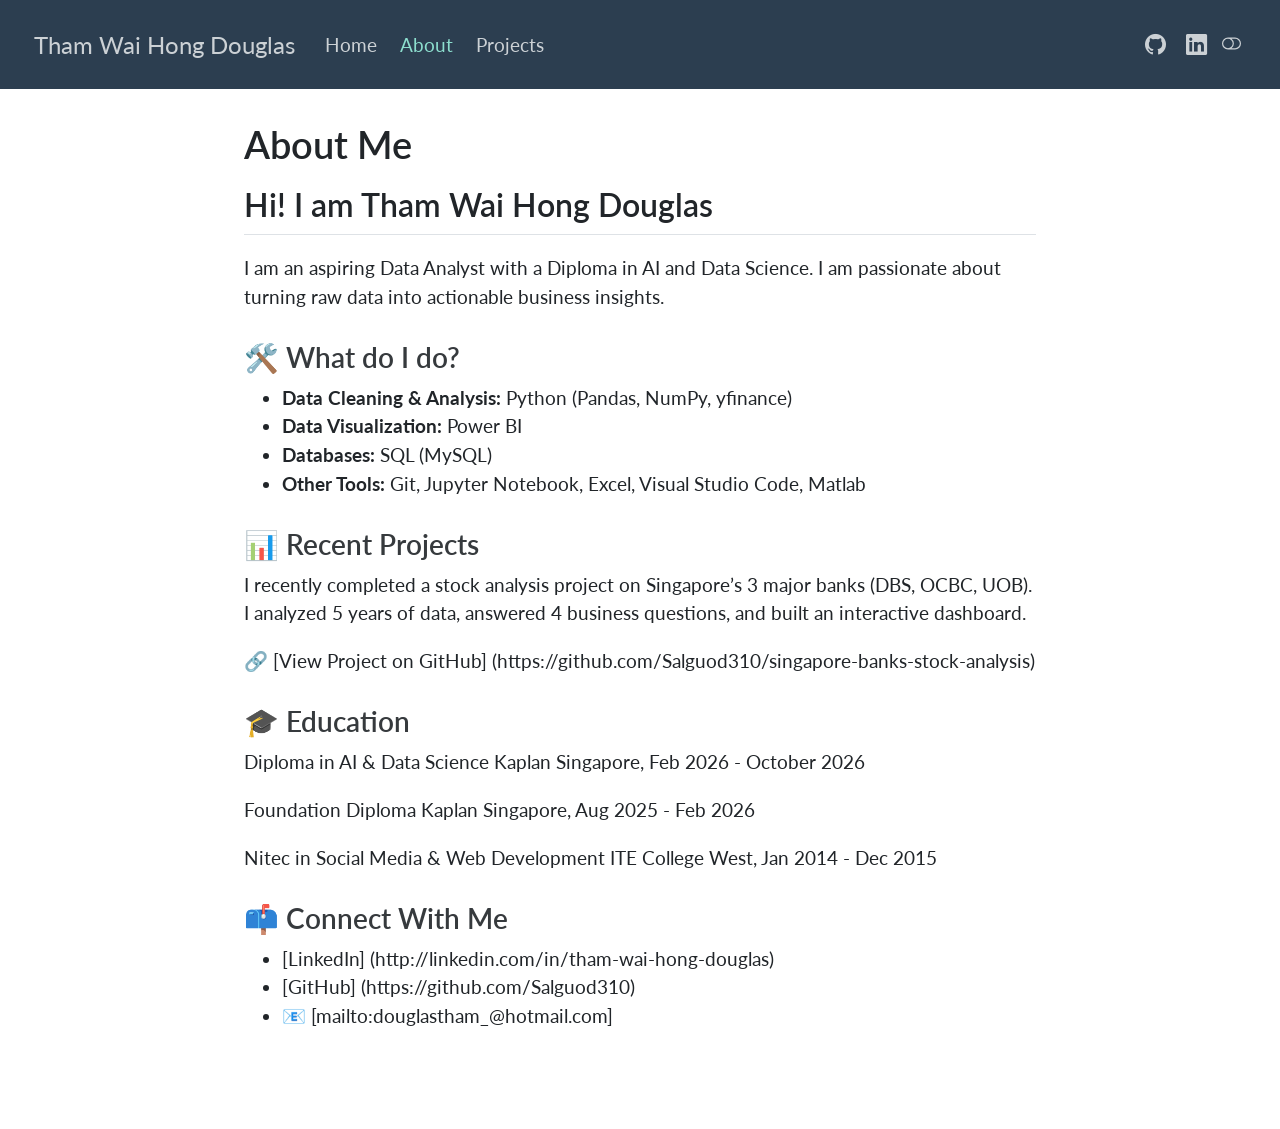
==== about.html @ 54d4dc15 "Built site for gh-pages" ====
<!DOCTYPE html>
<html xmlns="http://www.w3.org/1999/xhtml" lang="en" xml:lang="en"><head>

<meta charset="utf-8">
<meta name="generator" content="quarto-1.10.18">

<meta name="viewport" content="width=device-width, initial-scale=1.0, user-scalable=yes">


<title>About Me – Tham Wai Hong Douglas</title>
<style>
/* Default styles provided by pandoc.
** See https://pandoc.org/MANUAL.html#variables-for-html for config info.
*/
span.smallcaps{font-variant: small-caps;}
div.columns{display: flex; gap: 1.5em;}
div.column{flex: auto;}
@media screen {
div.columns{gap: min(4vw, 1.5em);}
div.column{overflow-x: auto;}
}
div.hanging-indent{margin-left: 1.5em; text-indent: -1.5em;}
ul.task-list{list-style: none;}
ul.task-list li input[type="checkbox"] {
  width: 0.8em;
  margin: 0 0.8em 0.2em -1em; /* quarto-specific, see https://github.com/quarto-dev/quarto-cli/issues/4556 */ 
  vertical-align: middle;
}
</style>


<script src="site_libs/quarto-nav/quarto-nav.js"></script>
<script src="site_libs/quarto-nav/headroom.min.js"></script>
<script src="site_libs/clipboard/clipboard.min.js"></script>
<script src="site_libs/quarto-html/quarto.js" type="module"></script>
<script src="site_libs/quarto-html/tabsets/tabsets.js" type="module"></script>
<script src="site_libs/quarto-html/popper.min.js"></script>
<script src="site_libs/quarto-html/tippy.umd.min.js"></script>
<script src="site_libs/quarto-html/anchor.min.js"></script>
<link href="site_libs/quarto-html/tippy.css" rel="stylesheet">
<link href="site_libs/quarto-html/quarto-syntax-highlighting-64a204ab8560d761af7679ceaba22944.css" rel="stylesheet" class="quarto-color-scheme" id="quarto-text-highlighting-styles">
<link href="site_libs/quarto-html/quarto-syntax-highlighting-dark-b85bc7c33db8c58e0ec93c3465666fed.css" rel="stylesheet" class="quarto-color-scheme quarto-color-alternate" id="quarto-text-highlighting-styles">
<link href="site_libs/quarto-html/quarto-syntax-highlighting-64a204ab8560d761af7679ceaba22944.css" rel="stylesheet" class="quarto-color-scheme-extra" id="quarto-text-highlighting-styles">
<script src="site_libs/bootstrap/bootstrap.min.js"></script>
<link href="site_libs/bootstrap/bootstrap-icons.css" rel="stylesheet">
<link href="site_libs/bootstrap/bootstrap-bcb8c7b7b1b46f4c9e8e73b2bc93b597.min.css" rel="stylesheet" append-hash="true" class="quarto-color-scheme" id="quarto-bootstrap" data-mode="light">
<link href="site_libs/bootstrap/bootstrap-dark-9b354f2fdbb3a559ee4ca21f0d01a929.min.css" rel="stylesheet" append-hash="true" class="quarto-color-scheme quarto-color-alternate" id="quarto-bootstrap" data-mode="dark">
<link href="site_libs/bootstrap/bootstrap-bcb8c7b7b1b46f4c9e8e73b2bc93b597.min.css" rel="stylesheet" append-hash="true" class="quarto-color-scheme-extra" id="quarto-bootstrap" data-mode="light">
<script id="quarto-search-options" type="application/json">{
  "language": {
    "search-no-results-text": "No results",
    "search-matching-documents-text": "matching documents",
    "search-copy-link-title": "Copy link to search",
    "search-hide-matches-text": "Hide additional matches",
    "search-more-match-text": "more match in this document",
    "search-more-matches-text": "more matches in this document",
    "search-clear-button-title": "Clear",
    "search-text-placeholder": "",
    "search-detached-cancel-button-title": "Cancel",
    "search-submit-button-title": "Submit",
    "search-label": "Search"
  }
}</script>


<link rel="stylesheet" href="styles.css">
</head>

<body class="nav-fixed fullcontent quarto-light"><script id="quarto-html-before-body" type="application/javascript">
    const toggleBodyColorMode = (bsSheetEl) => {
      const mode = bsSheetEl.getAttribute("data-mode");
      const bodyEl = window.document.querySelector("body");
      if (mode === "dark") {
        bodyEl.classList.add("quarto-dark");
        bodyEl.classList.remove("quarto-light");
      } else {
        bodyEl.classList.add("quarto-light");
        bodyEl.classList.remove("quarto-dark");
      }
    }
    const toggleBodyColorPrimary = () => {
      const bsSheetEl = window.document.querySelector("link#quarto-bootstrap:not([rel=disabled-stylesheet])");
      if (bsSheetEl) {
        toggleBodyColorMode(bsSheetEl);
      }
    }
    const setColorSchemeToggle = (alternate) => {
      const toggles = window.document.querySelectorAll('.quarto-color-scheme-toggle');
      for (let i=0; i < toggles.length; i++) {
        const toggle = toggles[i];
        if (toggle) {
          if (alternate) {
            toggle.classList.add("alternate");
          } else {
            toggle.classList.remove("alternate");
          }
        }
      }
    };
    const toggleColorMode = (alternate) => {
      // Switch the stylesheets
      const primaryStylesheets = window.document.querySelectorAll('link.quarto-color-scheme:not(.quarto-color-alternate)');
      const alternateStylesheets = window.document.querySelectorAll('link.quarto-color-scheme.quarto-color-alternate');
      manageTransitions('#quarto-margin-sidebar .nav-link', false);
      if (alternate) {
        // note: dark is layered on light, we don't disable primary!
        enableStylesheet(alternateStylesheets);
        for (const sheetNode of alternateStylesheets) {
          if (sheetNode.id === "quarto-bootstrap") {
            toggleBodyColorMode(sheetNode);
          }
        }
      } else {
        disableStylesheet(alternateStylesheets);
        enableStylesheet(primaryStylesheets)
        toggleBodyColorPrimary();
      }
      manageTransitions('#quarto-margin-sidebar .nav-link', true);
      // Switch the toggles
      setColorSchemeToggle(alternate)
      // Hack to workaround the fact that safari doesn't
      // properly recolor the scrollbar when toggling (#1455)
      if (navigator.userAgent.indexOf('Safari') > 0 && navigator.userAgent.indexOf('Chrome') == -1) {
        manageTransitions("body", false);
        window.scrollTo(0, 1);
        setTimeout(() => {
          window.scrollTo(0, 0);
          manageTransitions("body", true);
        }, 40);
      }
    }
    const disableStylesheet = (stylesheets) => {
      for (let i=0; i < stylesheets.length; i++) {
        const stylesheet = stylesheets[i];
        stylesheet.rel = 'disabled-stylesheet';
      }
    }
    const enableStylesheet = (stylesheets) => {
      for (let i=0; i < stylesheets.length; i++) {
        const stylesheet = stylesheets[i];
        if(stylesheet.rel !== 'stylesheet') { // for Chrome, which will still FOUC without this check
          stylesheet.rel = 'stylesheet';
        }
      }
    }
    const manageTransitions = (selector, allowTransitions) => {
      const els = window.document.querySelectorAll(selector);
      for (let i=0; i < els.length; i++) {
        const el = els[i];
        if (allowTransitions) {
          el.classList.remove('notransition');
        } else {
          el.classList.add('notransition');
        }
      }
    }
    const isFileUrl = () => {
      return window.location.protocol === 'file:';
    }
    const hasAlternateSentinel = () => {
      let styleSentinel = getColorSchemeSentinel();
      if (styleSentinel !== null) {
        return styleSentinel === "alternate";
      } else {
        return false;
      }
    }
    const setStyleSentinel = (alternate) => {
      const value = alternate ? "alternate" : "default";
      if (!isFileUrl()) {
        window.localStorage.setItem("quarto-color-scheme", value);
      } else {
        localAlternateSentinel = value;
      }
    }
    const getColorSchemeSentinel = () => {
      if (!isFileUrl()) {
        const storageValue = window.localStorage.getItem("quarto-color-scheme");
        return storageValue != null ? storageValue : localAlternateSentinel;
      } else {
        return localAlternateSentinel;
      }
    }
    const toggleGiscusIfUsed = (isAlternate, darkModeDefault) => {
      const baseTheme = document.querySelector('#giscus-base-theme')?.value ?? 'light';
      const alternateTheme = document.querySelector('#giscus-alt-theme')?.value ?? 'dark';
      let newTheme = '';
      if(authorPrefersDark) {
        newTheme = isAlternate ? baseTheme : alternateTheme;
      } else {
        newTheme = isAlternate ? alternateTheme : baseTheme;
      }
      const changeGiscusTheme = () => {
        // From: https://github.com/giscus/giscus/issues/336
        const sendMessage = (message) => {
          const iframe = document.querySelector('iframe.giscus-frame');
          if (!iframe) return;
          iframe.contentWindow.postMessage({ giscus: message }, 'https://giscus.app');
        }
        sendMessage({
          setConfig: {
            theme: newTheme
          }
        });
      }
      const isGiscussLoaded = window.document.querySelector('iframe.giscus-frame') !== null;
      if (isGiscussLoaded) {
        changeGiscusTheme();
      }
    };
    const authorPrefersDark = false;
    const darkModeDefault = authorPrefersDark;
      document.querySelector('link#quarto-text-highlighting-styles.quarto-color-scheme-extra').rel = 'disabled-stylesheet';
      document.querySelector('link#quarto-bootstrap.quarto-color-scheme-extra').rel = 'disabled-stylesheet';
    let localAlternateSentinel = darkModeDefault ? 'alternate' : 'default';
    // Dark / light mode switch
    window.quartoToggleColorScheme = () => {
      // Read the current dark / light value
      let toAlternate = !hasAlternateSentinel();
      toggleColorMode(toAlternate);
      setStyleSentinel(toAlternate);
      toggleGiscusIfUsed(toAlternate, darkModeDefault);
      window.dispatchEvent(new Event('resize'));
    };
    // Switch to dark mode if need be
    if (hasAlternateSentinel()) {
      toggleColorMode(true);
    } else {
      toggleColorMode(false);
    }
  </script>

<div id="quarto-search-results"></div>
  <header id="quarto-header" class="headroom fixed-top">
    <nav class="navbar navbar-expand-lg " data-bs-theme="dark">
      <div class="navbar-container container-fluid">
      <div class="navbar-brand-container mx-auto">
    <a class="navbar-brand" href="./index.html">
    <span class="navbar-title">Tham Wai Hong Douglas</span>
    </a>
  </div>
          <button class="navbar-toggler" type="button" data-bs-toggle="collapse" data-bs-target="#navbarCollapse" aria-controls="navbarCollapse" role="menu" aria-expanded="false" aria-label="Toggle navigation" onclick="if (window.quartoToggleHeadroom) { window.quartoToggleHeadroom(); }">
  <span class="navbar-toggler-icon"></span>
</button>
          <div class="collapse navbar-collapse" id="navbarCollapse">
            <ul class="navbar-nav navbar-nav-scroll me-auto">
  <li class="nav-item">
    <a class="nav-link" href="./index.html"> 
<span class="menu-text">Home</span></a>
  </li>  
  <li class="nav-item">
    <a class="nav-link active" href="./about.html" aria-current="page"> 
<span class="menu-text">About</span></a>
  </li>  
  <li class="nav-item">
    <a class="nav-link" href="./projects.qmd"> 
<span class="menu-text">Projects</span></a>
  </li>  
</ul>
            <ul class="navbar-nav navbar-nav-scroll ms-auto">
  <li class="nav-item compact">
    <a class="nav-link" href="http://github.com/Salguod310"> <i class="bi bi-github" role="img">
</i> 
<span class="menu-text"></span></a>
  </li>  
  <li class="nav-item compact">
    <a class="nav-link" href="http://linkedin.com/in/tham-wai-hong-douglas"> <i class="bi bi-linkedin" role="img">
</i> 
<span class="menu-text"></span></a>
  </li>  
</ul>
          </div> <!-- /navcollapse -->
            <div class="quarto-navbar-tools">
  <a href="" class="quarto-color-scheme-toggle quarto-navigation-tool  px-1" onclick="window.quartoToggleColorScheme(); return false;" title="Toggle dark mode"><i class="bi"></i></a>
</div>
      </div> <!-- /container-fluid -->
    </nav>
</header>
<!-- content -->
<div id="quarto-content" class="quarto-container page-columns page-rows-contents page-layout-article page-navbar">
<!-- sidebar -->
<!-- margin-sidebar -->
    
<!-- main -->
<main class="content" id="quarto-document-content">


<header id="title-block-header" class="quarto-title-block default">
<div class="quarto-title">
<h1 class="title">About Me</h1>
</div>



<div class="quarto-title-meta">

    
  
    
  </div>
  


</header>


<section id="hi-i-am-tham-wai-hong-douglas" class="level2">
<h2 class="anchored" data-anchor-id="hi-i-am-tham-wai-hong-douglas">Hi! I am Tham Wai Hong Douglas</h2>
<p>I am an aspiring Data Analyst with a Diploma in AI and Data Science. I am passionate about turning raw data into actionable business insights.</p>
<section id="what-do-i-do" class="level3">
<h3 class="anchored" data-anchor-id="what-do-i-do">🛠️ What do I do?</h3>
<ul>
<li><strong>Data Cleaning &amp; Analysis:</strong> Python (Pandas, NumPy, yfinance)</li>
<li><strong>Data Visualization:</strong> Power BI</li>
<li><strong>Databases:</strong> SQL (MySQL)</li>
<li><strong>Other Tools:</strong> Git, Jupyter Notebook, Excel, Visual Studio Code, Matlab</li>
</ul>
</section>
<section id="recent-projects" class="level3">
<h3 class="anchored" data-anchor-id="recent-projects">📊 Recent Projects</h3>
<p>I recently completed a stock analysis project on Singapore’s 3 major banks (DBS, OCBC, UOB). I analyzed 5 years of data, answered 4 business questions, and built an interactive dashboard.</p>
<p>🔗 [View Project on GitHub] (https://github.com/Salguod310/singapore-banks-stock-analysis)</p>
</section>
<section id="education" class="level3">
<h3 class="anchored" data-anchor-id="education">🎓 Education</h3>
<p>Diploma in AI &amp; Data Science Kaplan Singapore, Feb 2026 - October 2026</p>
<p>Foundation Diploma Kaplan Singapore, Aug 2025 - Feb 2026</p>
<p>Nitec in Social Media &amp; Web Development ITE College West, Jan 2014 - Dec 2015</p>
</section>
<section id="connect-with-me" class="level3">
<h3 class="anchored" data-anchor-id="connect-with-me">📫 Connect With Me</h3>
<ul>
<li>[LinkedIn] (http://linkedin.com/in/tham-wai-hong-douglas)</li>
<li>[GitHub] (https://github.com/Salguod310)</li>
<li>📧 <span class="citation" data-cites="hotmail.com">[mailto:douglastham_@hotmail.com]</span></li>
</ul>


</section>
</section>

</main> <!-- /main -->
<script id="quarto-html-after-body" type="application/javascript">
  window.document.addEventListener("DOMContentLoaded", function (event) {
    // Ensure there is a toggle, if there isn't float one in the top right
    if (window.document.querySelector('.quarto-color-scheme-toggle') === null) {
      const a = window.document.createElement('a');
      a.classList.add('top-right');
      a.classList.add('quarto-color-scheme-toggle');
      a.href = "";
      a.onclick = function() { try { window.quartoToggleColorScheme(); } catch {} return false; };
      const i = window.document.createElement("i");
      i.classList.add('bi');
      a.appendChild(i);
      window.document.body.appendChild(a);
    }
    setColorSchemeToggle(hasAlternateSentinel())
    const icon = "";
    const anchorJS = new window.AnchorJS();
    anchorJS.options = {
      placement: 'right',
      icon: icon
    };
    anchorJS.add('.anchored');
    const isCodeAnnotation = (el) => {
      for (const clz of el.classList) {
        if (clz.startsWith('code-annotation-')) {                     
          return true;
        }
      }
      return false;
    }
    const onCopySuccess = function(e) {
      // button target
      const button = e.trigger;
      // don't keep focus
      button.blur();
      // flash "checked"
      button.classList.add('code-copy-button-checked');
      var currentTitle = button.getAttribute("title");
      button.setAttribute("title", "Copied!");
      let tooltip;
      if (window.bootstrap) {
        button.setAttribute("data-bs-toggle", "tooltip");
        button.setAttribute("data-bs-placement", "left");
        button.setAttribute("data-bs-title", "Copied!");
        tooltip = new bootstrap.Tooltip(button, 
          { trigger: "manual", 
            customClass: "code-copy-button-tooltip",
            offset: [0, -8]});
        tooltip.show();    
      }
      setTimeout(function() {
        if (tooltip) {
          tooltip.hide();
          button.removeAttribute("data-bs-title");
          button.removeAttribute("data-bs-toggle");
          button.removeAttribute("data-bs-placement");
        }
        button.setAttribute("title", currentTitle);
        button.classList.remove('code-copy-button-checked');
      }, 1000);
      // clear code selection
      e.clearSelection();
    }
    const getTextToCopy = function(trigger) {
      const outerScaffold = trigger.parentElement.cloneNode(true);
      const codeEl = outerScaffold.querySelector('code');
      for (const childEl of codeEl.children) {
        if (isCodeAnnotation(childEl)) {
          childEl.remove();
        }
      }
      return codeEl.innerText;
    }
    const clipboard = new window.ClipboardJS('.code-copy-button:not([data-in-quarto-modal])', {
      text: getTextToCopy
    });
    clipboard.on('success', onCopySuccess);
    if (window.document.getElementById('quarto-embedded-source-code-modal')) {
      const clipboardModal = new window.ClipboardJS('.code-copy-button[data-in-quarto-modal]', {
        text: getTextToCopy,
        container: window.document.getElementById('quarto-embedded-source-code-modal')
      });
      clipboardModal.on('success', onCopySuccess);
    }
      var localhostRegex = new RegExp(/^(?:http|https):\/\/localhost\:?[0-9]*\//);
      var mailtoRegex = new RegExp(/^mailto:/);
        var filterRegex = new RegExp("https:\/\/Salguod310\.github\.io\/");
      var isInternal = (href) => {
          return filterRegex.test(href) || localhostRegex.test(href) || mailtoRegex.test(href);
      }
      // Inspect non-navigation links and adorn them if external
     var links = window.document.querySelectorAll('a[href]:not(.nav-link):not(.navbar-brand):not(.toc-action):not(.sidebar-link):not(.sidebar-item-toggle):not(.pagination-link):not(.no-external):not([aria-hidden]):not(.dropdown-item):not(.quarto-navigation-tool):not(.about-link)');
      for (var i=0; i<links.length; i++) {
        const link = links[i];
        if (!isInternal(link.href)) {
          // undo the damage that might have been done by quarto-nav.js in the case of
          // links that we want to consider external
          if (link.dataset.originalHref !== undefined) {
            link.href = link.dataset.originalHref;
          }
        }
      }
    function tippyHover(el, contentFn, onTriggerFn, onUntriggerFn) {
      const config = {
        allowHTML: true,
        maxWidth: 500,
        delay: 100,
        arrow: false,
        appendTo: function(el) {
            return el.parentElement;
        },
        interactive: true,
        interactiveBorder: 10,
        theme: 'quarto',
        placement: 'bottom-start',
      };
      if (contentFn) {
        config.content = contentFn;
      }
      if (onTriggerFn) {
        config.onTrigger = onTriggerFn;
      }
      if (onUntriggerFn) {
        config.onUntrigger = onUntriggerFn;
      }
      window.tippy(el, config); 
    }
    const noterefs = window.document.querySelectorAll('a[role="doc-noteref"]');
    for (var i=0; i<noterefs.length; i++) {
      const ref = noterefs[i];
      tippyHover(ref, function() {
        // use id or data attribute instead here
        let href = ref.getAttribute('data-footnote-href') || ref.getAttribute('href');
        try { href = new URL(href).hash; } catch {}
        const id = href.replace(/^#\/?/, "");
        const note = window.document.getElementById(id);
        if (note) {
          return note.innerHTML;
        } else {
          return "";
        }
      });
    }
    const xrefs = window.document.querySelectorAll('a.quarto-xref');
    const processXRef = (id, note) => {
      // Strip column container classes
      const stripColumnClz = (el) => {
        el.classList.remove("page-full", "page-columns");
        if (el.children) {
          for (const child of el.children) {
            stripColumnClz(child);
          }
        }
      }
      stripColumnClz(note)
      if (id === null || id.startsWith('sec-')) {
        // Special case sections, only their first couple elements
        const container = document.createElement("div");
        if (note.children && note.children.length > 2) {
          container.appendChild(note.children[0].cloneNode(true));
          for (let i = 1; i < note.children.length; i++) {
            const child = note.children[i];
            if (child.tagName === "P" && child.innerText === "") {
              continue;
            } else {
              container.appendChild(child.cloneNode(true));
              break;
            }
          }
          if (window.Quarto?.typesetMath) {
            window.Quarto.typesetMath(container);
          }
          return container.innerHTML
        } else {
          if (window.Quarto?.typesetMath) {
            window.Quarto.typesetMath(note);
          }
          return note.innerHTML;
        }
      } else {
        // Remove any anchor links if they are present
        const anchorLink = note.querySelector('a.anchorjs-link');
        if (anchorLink) {
          anchorLink.remove();
        }
        if (window.Quarto?.typesetMath) {
          window.Quarto.typesetMath(note);
        }
        if (note.classList.contains("callout")) {
          return note.outerHTML;
        } else {
          return note.innerHTML;
        }
      }
    }
    for (var i=0; i<xrefs.length; i++) {
      const xref = xrefs[i];
      tippyHover(xref, undefined, function(instance) {
        instance.disable();
        let url = xref.getAttribute('href');
        let hash = undefined; 
        if (url.startsWith('#')) {
          hash = url;
        } else {
          try { hash = new URL(url).hash; } catch {}
        }
        if (hash) {
          const id = hash.replace(/^#\/?/, "");
          const note = window.document.getElementById(id);
          if (note !== null) {
            try {
              const html = processXRef(id, note.cloneNode(true));
              instance.setContent(html);
            } finally {
              instance.enable();
              instance.show();
            }
          } else {
            // See if we can fetch this
            fetch(url.split('#')[0])
            .then(res => res.text())
            .then(html => {
              const parser = new DOMParser();
              const htmlDoc = parser.parseFromString(html, "text/html");
              const note = htmlDoc.getElementById(id);
              if (note !== null) {
                const html = processXRef(id, note);
                instance.setContent(html);
              } 
            }).finally(() => {
              instance.enable();
              instance.show();
            });
          }
        } else {
          // See if we can fetch a full url (with no hash to target)
          // This is a special case and we should probably do some content thinning / targeting
          fetch(url)
          .then(res => res.text())
          .then(html => {
            const parser = new DOMParser();
            const htmlDoc = parser.parseFromString(html, "text/html");
            const note = htmlDoc.querySelector('main.content');
            if (note !== null) {
              // This should only happen for chapter cross references
              // (since there is no id in the URL)
              // remove the first header
              if (note.children.length > 0 && note.children[0].tagName === "HEADER") {
                note.children[0].remove();
              }
              const html = processXRef(null, note);
              instance.setContent(html);
            } 
          }).finally(() => {
            instance.enable();
            instance.show();
          });
        }
      }, function(instance) {
      });
    }
        let selectedAnnoteEl;
        const selectorForAnnotation = ( cell, annotation) => {
          let cellAttr = 'data-code-cell="' + cell + '"';
          let lineAttr = 'data-code-annotation="' +  annotation + '"';
          const selector = 'span[' + cellAttr + '][' + lineAttr + ']';
          return selector;
        }
        const selectCodeLines = (annoteEl) => {
          const doc = window.document;
          const targetCell = annoteEl.getAttribute("data-target-cell");
          const targetAnnotation = annoteEl.getAttribute("data-target-annotation");
          const annoteSpan = window.document.querySelector(selectorForAnnotation(targetCell, targetAnnotation));
          const lines = annoteSpan.getAttribute("data-code-lines").split(",");
          const lineIds = lines.map((line) => {
            return targetCell + "-" + line;
          })
          let top = null;
          let height = null;
          let parent = null;
          if (lineIds.length > 0) {
              //compute the position of the single el (top and bottom and make a div)
              const el = window.document.getElementById(lineIds[0]);
              top = el.offsetTop;
              height = el.offsetHeight;
              parent = el.parentElement.parentElement;
            if (lineIds.length > 1) {
              const lastEl = window.document.getElementById(lineIds[lineIds.length - 1]);
              const bottom = lastEl.offsetTop + lastEl.offsetHeight;
              height = bottom - top;
            }
            if (top !== null && height !== null && parent !== null) {
              // cook up a div (if necessary) and position it 
              let div = window.document.getElementById("code-annotation-line-highlight");
              if (div === null) {
                div = window.document.createElement("div");
                div.setAttribute("id", "code-annotation-line-highlight");
                div.style.position = 'absolute';
                parent.appendChild(div);
              }
              div.style.top = top - 2 + "px";
              div.style.height = height + 4 + "px";
              div.style.left = 0;
              let gutterDiv = window.document.getElementById("code-annotation-line-highlight-gutter");
              if (gutterDiv === null) {
                gutterDiv = window.document.createElement("div");
                gutterDiv.setAttribute("id", "code-annotation-line-highlight-gutter");
                gutterDiv.style.position = 'absolute';
                const codeCell = window.document.getElementById(targetCell);
                const gutter = codeCell.querySelector('.code-annotation-gutter');
                gutter.appendChild(gutterDiv);
              }
              gutterDiv.style.top = top - 2 + "px";
              gutterDiv.style.height = height + 4 + "px";
            }
            selectedAnnoteEl = annoteEl;
          }
        };
        const unselectCodeLines = () => {
          const elementsIds = ["code-annotation-line-highlight", "code-annotation-line-highlight-gutter"];
          elementsIds.forEach((elId) => {
            const div = window.document.getElementById(elId);
            if (div) {
              div.remove();
            }
          });
          selectedAnnoteEl = undefined;
        };
          // Handle positioning of the toggle
      window.addEventListener(
        "resize",
        throttle(() => {
          elRect = undefined;
          if (selectedAnnoteEl) {
            selectCodeLines(selectedAnnoteEl);
          }
        }, 10)
      );
      function throttle(fn, ms) {
      let throttle = false;
      let timer;
        return (...args) => {
          if(!throttle) { // first call gets through
              fn.apply(this, args);
              throttle = true;
          } else { // all the others get throttled
              if(timer) clearTimeout(timer); // cancel #2
              timer = setTimeout(() => {
                fn.apply(this, args);
                timer = throttle = false;
              }, ms);
          }
        };
      }
        // Attach click handler to the DT
        const annoteDls = window.document.querySelectorAll('dt[data-target-cell]');
        for (const annoteDlNode of annoteDls) {
          annoteDlNode.addEventListener('click', (event) => {
            const clickedEl = event.target;
            if (clickedEl !== selectedAnnoteEl) {
              unselectCodeLines();
              const activeEl = window.document.querySelector('dt[data-target-cell].code-annotation-active');
              if (activeEl) {
                activeEl.classList.remove('code-annotation-active');
              }
              selectCodeLines(clickedEl);
              clickedEl.classList.add('code-annotation-active');
            } else {
              // Unselect the line
              unselectCodeLines();
              clickedEl.classList.remove('code-annotation-active');
            }
          });
        }
    const findCites = (el) => {
      const parentEl = el.parentElement;
      if (parentEl) {
        const cites = parentEl.dataset.cites;
        if (cites) {
          return {
            el,
            cites: cites.split(' ')
          };
        } else {
          return findCites(el.parentElement)
        }
      } else {
        return undefined;
      }
    };
    var bibliorefs = window.document.querySelectorAll('a[role="doc-biblioref"]');
    for (var i=0; i<bibliorefs.length; i++) {
      const ref = bibliorefs[i];
      const citeInfo = findCites(ref);
      if (citeInfo) {
        tippyHover(citeInfo.el, function() {
          var popup = window.document.createElement('div');
          citeInfo.cites.forEach(function(cite) {
            var citeDiv = window.document.createElement('div');
            citeDiv.classList.add('hanging-indent');
            citeDiv.classList.add('csl-entry');
            var biblioDiv = window.document.getElementById('ref-' + cite);
            if (biblioDiv) {
              citeDiv.innerHTML = biblioDiv.innerHTML;
            }
            popup.appendChild(citeDiv);
          });
          return popup.innerHTML;
        });
      }
    }
  });
  </script>
</div> <!-- /content -->




</body></html>
---- site_libs/quarto-html/tippy.css ----
.tippy-box[data-animation=fade][data-state=hidden]{opacity:0}[data-tippy-root]{max-width:calc(100vw - 10px)}.tippy-box{position:relative;background-color:#333;color:#fff;border-radius:4px;font-size:14px;line-height:1.4;white-space:normal;outline:0;transition-property:transform,visibility,opacity}.tippy-box[data-placement^=top]>.tippy-arrow{bottom:0}.tippy-box[data-placement^=top]>.tippy-arrow:before{bottom:-7px;left:0;border-width:8px 8px 0;border-top-color:initial;transform-origin:center top}.tippy-box[data-placement^=bottom]>.tippy-arrow{top:0}.tippy-box[data-placement^=bottom]>.tippy-arrow:before{top:-7px;left:0;border-width:0 8px 8px;border-bottom-color:initial;transform-origin:center bottom}.tippy-box[data-placement^=left]>.tippy-arrow{right:0}.tippy-box[data-placement^=left]>.tippy-arrow:before{border-width:8px 0 8px 8px;border-left-color:initial;right:-7px;transform-origin:center left}.tippy-box[data-placement^=right]>.tippy-arrow{left:0}.tippy-box[data-placement^=right]>.tippy-arrow:before{left:-7px;border-width:8px 8px 8px 0;border-right-color:initial;transform-origin:center right}.tippy-box[data-inertia][data-state=visible]{transition-timing-function:cubic-bezier(.54,1.5,.38,1.11)}.tippy-arrow{width:16px;height:16px;color:#333}.tippy-arrow:before{content:"";position:absolute;border-color:transparent;border-style:solid}.tippy-content{position:relative;padding:5px 9px;z-index:1}
---- site_libs/quarto-html/quarto-syntax-highlighting-64a204ab8560d761af7679ceaba22944.css ----
/* quarto syntax highlight colors */
:root {
  --quarto-hl-ot-color: #003B4F;
  --quarto-hl-at-color: #657422;
  --quarto-hl-ss-color: #20794D;
  --quarto-hl-an-color: #5E5E5E;
  --quarto-hl-fu-color: #4758AB;
  --quarto-hl-st-color: #20794D;
  --quarto-hl-cf-color: #003B4F;
  --quarto-hl-op-color: #5E5E5E;
  --quarto-hl-er-color: #AD0000;
  --quarto-hl-bn-color: #AD0000;
  --quarto-hl-al-color: #AD0000;
  --quarto-hl-va-color: #111111;
  --quarto-hl-bu-color: inherit;
  --quarto-hl-ex-color: inherit;
  --quarto-hl-pp-color: #AD0000;
  --quarto-hl-in-color: #5E5E5E;
  --quarto-hl-vs-color: #20794D;
  --quarto-hl-wa-color: #5E5E5E;
  --quarto-hl-do-color: #5E5E5E;
  --quarto-hl-im-color: #00769E;
  --quarto-hl-ch-color: #20794D;
  --quarto-hl-dt-color: #AD0000;
  --quarto-hl-fl-color: #AD0000;
  --quarto-hl-co-color: #5E5E5E;
  --quarto-hl-cv-color: #5E5E5E;
  --quarto-hl-cn-color: #8f5902;
  --quarto-hl-sc-color: #5E5E5E;
  --quarto-hl-dv-color: #AD0000;
  --quarto-hl-kw-color: #003B4F;
}

/* other quarto variables */
:root {
  --quarto-font-monospace: SFMono-Regular, Menlo, Monaco, Consolas, "Liberation Mono", "Courier New", monospace;
}

/* syntax highlight based on Pandoc's rules */
pre > code.sourceCode > span {
  color: #003B4F;
}

code.sourceCode > span {
  color: #003B4F;
}

div.sourceCode,
div.sourceCode pre.sourceCode {
  color: #003B4F;
}

/* Normal */
code span {
  color: #003B4F;
}

/* Alert */
code span.al {
  color: #AD0000;
  font-style: inherit;
}

/* Annotation */
code span.an {
  color: #5E5E5E;
  font-style: inherit;
}

/* Attribute */
code span.at {
  color: #657422;
  font-style: inherit;
}

/* BaseN */
code span.bn {
  color: #AD0000;
  font-style: inherit;
}

/* BuiltIn */
code span.bu {
  font-style: inherit;
}

/* ControlFlow */
code span.cf {
  color: #003B4F;
  font-weight: bold;
  font-style: inherit;
}

/* Char */
code span.ch {
  color: #20794D;
  font-style: inherit;
}

/* Constant */
code span.cn {
  color: #8f5902;
  font-style: inherit;
}

/* Comment */
code span.co {
  color: #5E5E5E;
  font-style: inherit;
}

/* CommentVar */
code span.cv {
  color: #5E5E5E;
  font-style: italic;
}

/* Documentation */
code span.do {
  color: #5E5E5E;
  font-style: italic;
}

/* DataType */
code span.dt {
  color: #AD0000;
  font-style: inherit;
}

/* DecVal */
code span.dv {
  color: #AD0000;
  font-style: inherit;
}

/* Error */
code span.er {
  color: #AD0000;
  font-style: inherit;
}

/* Extension */
code span.ex {
  font-style: inherit;
}

/* Float */
code span.fl {
  color: #AD0000;
  font-style: inherit;
}

/* Function */
code span.fu {
  color: #4758AB;
  font-style: inherit;
}

/* Import */
code span.im {
  color: #00769E;
  font-style: inherit;
}

/* Information */
code span.in {
  color: #5E5E5E;
  font-style: inherit;
}

/* Keyword */
code span.kw {
  color: #003B4F;
  font-weight: bold;
  font-style: inherit;
}

/* Operator */
code span.op {
  color: #5E5E5E;
  font-style: inherit;
}

/* Other */
code span.ot {
  color: #003B4F;
  font-style: inherit;
}

/* Preprocessor */
code span.pp {
  color: #AD0000;
  font-style: inherit;
}

/* SpecialChar */
code span.sc {
  color: #5E5E5E;
  font-style: inherit;
}

/* SpecialString */
code span.ss {
  color: #20794D;
  font-style: inherit;
}

/* String */
code span.st {
  color: #20794D;
  font-style: inherit;
}

/* Variable */
code span.va {
  color: #111111;
  font-style: inherit;
}

/* VerbatimString */
code span.vs {
  color: #20794D;
  font-style: inherit;
}

/* Warning */
code span.wa {
  color: #5E5E5E;
  font-style: italic;
}

.prevent-inlining {
  content: "</";
}

/*# sourceMappingURL=9d8d5bb603a83b8298b89080a598c93b.css.map */
---- site_libs/quarto-html/quarto-syntax-highlighting-dark-b85bc7c33db8c58e0ec93c3465666fed.css ----
/* quarto syntax highlight colors */
:root {
  --quarto-hl-al-color: #f07178;
  --quarto-hl-an-color: #d4d0ab;
  --quarto-hl-at-color: #00e0e0;
  --quarto-hl-bn-color: #d4d0ab;
  --quarto-hl-bu-color: #abe338;
  --quarto-hl-ch-color: #abe338;
  --quarto-hl-co-color: #f8f8f2;
  --quarto-hl-cv-color: #ffd700;
  --quarto-hl-cn-color: #ffd700;
  --quarto-hl-cf-color: #ffa07a;
  --quarto-hl-dt-color: #ffa07a;
  --quarto-hl-dv-color: #d4d0ab;
  --quarto-hl-do-color: #f8f8f2;
  --quarto-hl-er-color: #f07178;
  --quarto-hl-ex-color: #00e0e0;
  --quarto-hl-fl-color: #d4d0ab;
  --quarto-hl-fu-color: #ffa07a;
  --quarto-hl-im-color: #abe338;
  --quarto-hl-in-color: #d4d0ab;
  --quarto-hl-kw-color: #ffa07a;
  --quarto-hl-op-color: #ffa07a;
  --quarto-hl-ot-color: #00e0e0;
  --quarto-hl-pp-color: #dcc6e0;
  --quarto-hl-re-color: #00e0e0;
  --quarto-hl-sc-color: #abe338;
  --quarto-hl-ss-color: #abe338;
  --quarto-hl-st-color: #abe338;
  --quarto-hl-va-color: #00e0e0;
  --quarto-hl-vs-color: #abe338;
  --quarto-hl-wa-color: #dcc6e0;
}

/* other quarto variables */
:root {
  --quarto-font-monospace: SFMono-Regular, Menlo, Monaco, Consolas, "Liberation Mono", "Courier New", monospace;
}

/* syntax highlight based on Pandoc's rules */
pre > code.sourceCode > span {
  color: #f8f8f2;
}

code.sourceCode > span {
  color: #f8f8f2;
}

div.sourceCode,
div.sourceCode pre.sourceCode {
  color: #f8f8f2;
}

/* Normal */
code span {
  color: #f8f8f2;
}

/* Alert */
code span.al {
  color: #f07178;
}

/* Annotation */
code span.an {
  color: #d4d0ab;
}

/* Attribute */
code span.at {
  color: #00e0e0;
}

/* BaseN */
code span.bn {
  color: #d4d0ab;
}

/* BuiltIn */
code span.bu {
  color: #abe338;
}

/* ControlFlow */
code span.cf {
  font-weight: bold;
  color: #ffa07a;
}

/* Char */
code span.ch {
  color: #abe338;
}

/* Constant */
code span.cn {
  color: #ffd700;
}

/* Comment */
code span.co {
  font-style: italic;
  color: #f8f8f2;
}

/* CommentVar */
code span.cv {
  color: #ffd700;
}

/* Documentation */
code span.do {
  color: #f8f8f2;
}

/* DataType */
code span.dt {
  color: #ffa07a;
}

/* DecVal */
code span.dv {
  color: #d4d0ab;
}

/* Error */
code span.er {
  color: #f07178;
  text-decoration: underline;
}

/* Extension */
code span.ex {
  font-weight: bold;
  color: #00e0e0;
}

/* Float */
code span.fl {
  color: #d4d0ab;
}

/* Function */
code span.fu {
  color: #ffa07a;
}

/* Import */
code span.im {
  color: #abe338;
}

/* Information */
code span.in {
  color: #d4d0ab;
}

/* Keyword */
code span.kw {
  font-weight: bold;
  color: #ffa07a;
}

/* Operator */
code span.op {
  color: #ffa07a;
}

/* Other */
code span.ot {
  color: #00e0e0;
}

/* Preprocessor */
code span.pp {
  color: #dcc6e0;
}

/* RegionMarker */
code span.re {
  background-color: #f8f8f2;
  color: #00e0e0;
}

/* SpecialChar */
code span.sc {
  color: #abe338;
}

/* SpecialString */
code span.ss {
  color: #abe338;
}

/* String */
code span.st {
  color: #abe338;
}

/* Variable */
code span.va {
  color: #00e0e0;
}

/* VerbatimString */
code span.vs {
  color: #abe338;
}

/* Warning */
code span.wa {
  color: #dcc6e0;
}

.prevent-inlining {
  content: "</";
}

/*# sourceMappingURL=4ed8f1090dec6531da29ab00902aa718.css.map */
---- site_libs/quarto-html/quarto-syntax-highlighting-64a204ab8560d761af7679ceaba22944.css ----
/* quarto syntax highlight colors */
:root {
  --quarto-hl-ot-color: #003B4F;
  --quarto-hl-at-color: #657422;
  --quarto-hl-ss-color: #20794D;
  --quarto-hl-an-color: #5E5E5E;
  --quarto-hl-fu-color: #4758AB;
  --quarto-hl-st-color: #20794D;
  --quarto-hl-cf-color: #003B4F;
  --quarto-hl-op-color: #5E5E5E;
  --quarto-hl-er-color: #AD0000;
  --quarto-hl-bn-color: #AD0000;
  --quarto-hl-al-color: #AD0000;
  --quarto-hl-va-color: #111111;
  --quarto-hl-bu-color: inherit;
  --quarto-hl-ex-color: inherit;
  --quarto-hl-pp-color: #AD0000;
  --quarto-hl-in-color: #5E5E5E;
  --quarto-hl-vs-color: #20794D;
  --quarto-hl-wa-color: #5E5E5E;
  --quarto-hl-do-color: #5E5E5E;
  --quarto-hl-im-color: #00769E;
  --quarto-hl-ch-color: #20794D;
  --quarto-hl-dt-color: #AD0000;
  --quarto-hl-fl-color: #AD0000;
  --quarto-hl-co-color: #5E5E5E;
  --quarto-hl-cv-color: #5E5E5E;
  --quarto-hl-cn-color: #8f5902;
  --quarto-hl-sc-color: #5E5E5E;
  --quarto-hl-dv-color: #AD0000;
  --quarto-hl-kw-color: #003B4F;
}

/* other quarto variables */
:root {
  --quarto-font-monospace: SFMono-Regular, Menlo, Monaco, Consolas, "Liberation Mono", "Courier New", monospace;
}

/* syntax highlight based on Pandoc's rules */
pre > code.sourceCode > span {
  color: #003B4F;
}

code.sourceCode > span {
  color: #003B4F;
}

div.sourceCode,
div.sourceCode pre.sourceCode {
  color: #003B4F;
}

/* Normal */
code span {
  color: #003B4F;
}

/* Alert */
code span.al {
  color: #AD0000;
  font-style: inherit;
}

/* Annotation */
code span.an {
  color: #5E5E5E;
  font-style: inherit;
}

/* Attribute */
code span.at {
  color: #657422;
  font-style: inherit;
}

/* BaseN */
code span.bn {
  color: #AD0000;
  font-style: inherit;
}

/* BuiltIn */
code span.bu {
  font-style: inherit;
}

/* ControlFlow */
code span.cf {
  color: #003B4F;
  font-weight: bold;
  font-style: inherit;
}

/* Char */
code span.ch {
  color: #20794D;
  font-style: inherit;
}

/* Constant */
code span.cn {
  color: #8f5902;
  font-style: inherit;
}

/* Comment */
code span.co {
  color: #5E5E5E;
  font-style: inherit;
}

/* CommentVar */
code span.cv {
  color: #5E5E5E;
  font-style: italic;
}

/* Documentation */
code span.do {
  color: #5E5E5E;
  font-style: italic;
}

/* DataType */
code span.dt {
  color: #AD0000;
  font-style: inherit;
}

/* DecVal */
code span.dv {
  color: #AD0000;
  font-style: inherit;
}

/* Error */
code span.er {
  color: #AD0000;
  font-style: inherit;
}

/* Extension */
code span.ex {
  font-style: inherit;
}

/* Float */
code span.fl {
  color: #AD0000;
  font-style: inherit;
}

/* Function */
code span.fu {
  color: #4758AB;
  font-style: inherit;
}

/* Import */
code span.im {
  color: #00769E;
  font-style: inherit;
}

/* Information */
code span.in {
  color: #5E5E5E;
  font-style: inherit;
}

/* Keyword */
code span.kw {
  color: #003B4F;
  font-weight: bold;
  font-style: inherit;
}

/* Operator */
code span.op {
  color: #5E5E5E;
  font-style: inherit;
}

/* Other */
code span.ot {
  color: #003B4F;
  font-style: inherit;
}

/* Preprocessor */
code span.pp {
  color: #AD0000;
  font-style: inherit;
}

/* SpecialChar */
code span.sc {
  color: #5E5E5E;
  font-style: inherit;
}

/* SpecialString */
code span.ss {
  color: #20794D;
  font-style: inherit;
}

/* String */
code span.st {
  color: #20794D;
  font-style: inherit;
}

/* Variable */
code span.va {
  color: #111111;
  font-style: inherit;
}

/* VerbatimString */
code span.vs {
  color: #20794D;
  font-style: inherit;
}

/* Warning */
code span.wa {
  color: #5E5E5E;
  font-style: italic;
}

.prevent-inlining {
  content: "</";
}

/*# sourceMappingURL=9d8d5bb603a83b8298b89080a598c93b.css.map */
---- styles.css ----
/* css styles */
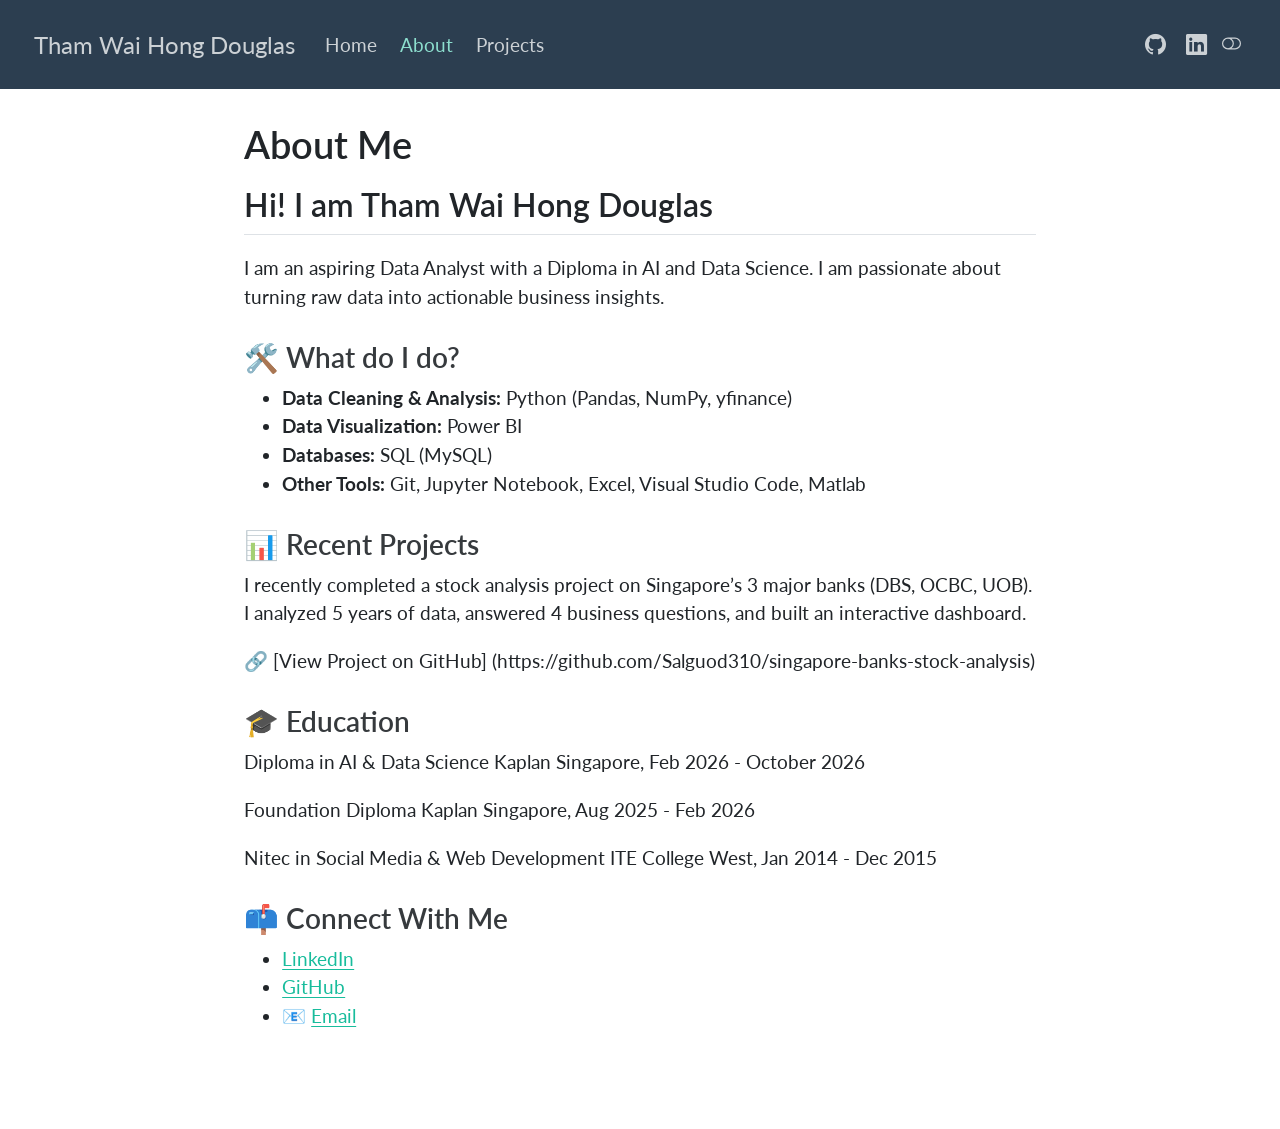
==== commit 6446c115: "Built site for gh-pages" ====
--- a/about.html
+++ b/about.html
@@ -330,9 +330,9 @@
 <section id="connect-with-me" class="level3">
 <h3 class="anchored" data-anchor-id="connect-with-me">📫 Connect With Me</h3>
 <ul>
-<li>[LinkedIn] (http://linkedin.com/in/tham-wai-hong-douglas)</li>
-<li>[GitHub] (https://github.com/Salguod310)</li>
-<li>📧 <span class="citation" data-cites="hotmail.com">[mailto:douglastham_@hotmail.com]</span></li>
+<li><a href="http://linkedin.com/in/tham-wai-hong-douglas">LinkedIn</a></li>
+<li><a href="https://github.com/Salguod310">GitHub</a></li>
+<li>📧 <a href="mailto:douglastham_@hotmail.com">Email</a></li>
 </ul>
 
 
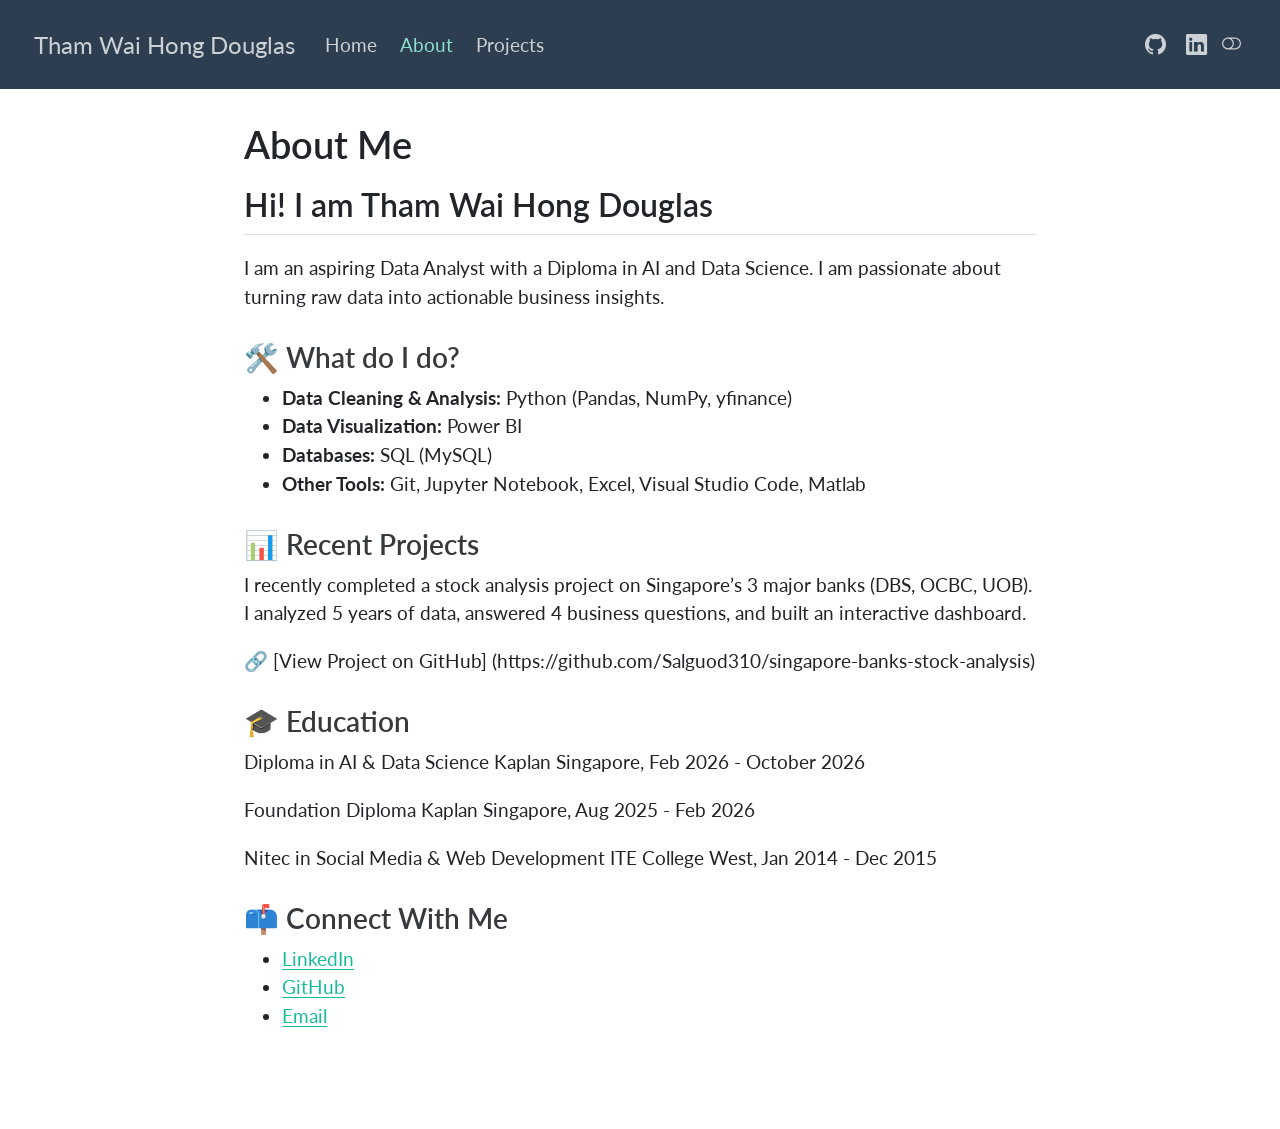
==== commit 8b8807f5: "Built site for gh-pages" ====
--- a/about.html
+++ b/about.html
@@ -330,9 +330,9 @@
 <section id="connect-with-me" class="level3">
 <h3 class="anchored" data-anchor-id="connect-with-me">📫 Connect With Me</h3>
 <ul>
-<li><a href="http://linkedin.com/in/tham-wai-hong-douglas">LinkedIn</a></li>
+<li><a href="https://linkedin.com/in/tham-wai-hong-douglas">LinkedIn</a></li>
 <li><a href="https://github.com/Salguod310">GitHub</a></li>
-<li>📧 <a href="mailto:douglastham_@hotmail.com">Email</a></li>
+<li><a href="mailto:douglastham_@hotmail.com">Email</a></li>
 </ul>
 
 
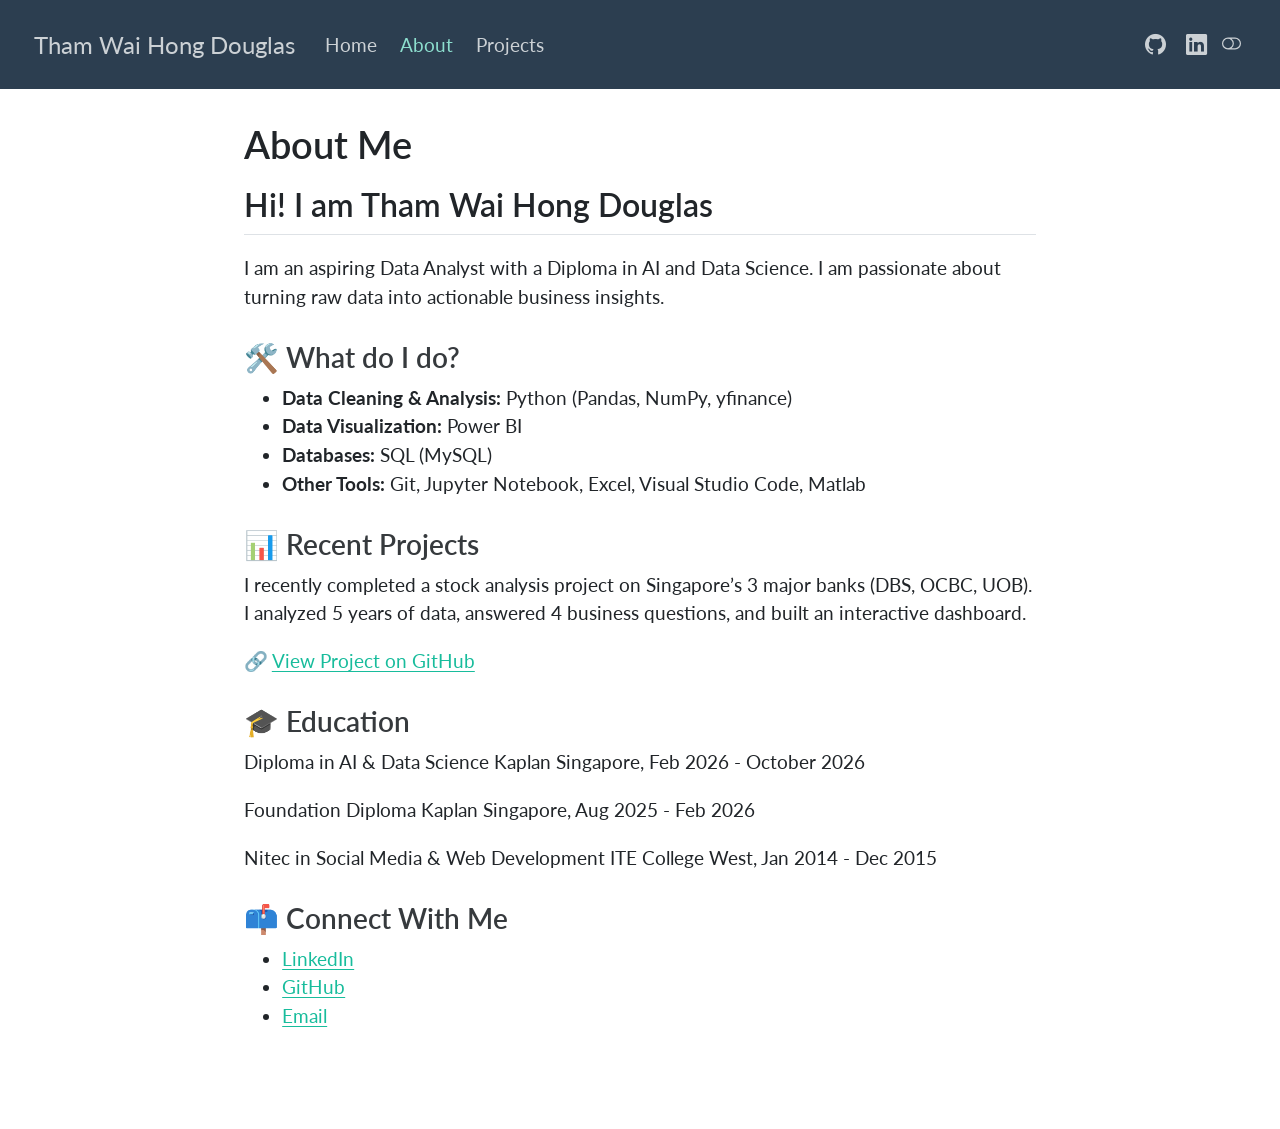
==== commit 491f2352: "Built site for gh-pages" ====
--- a/about.html
+++ b/about.html
@@ -319,7 +319,7 @@
 <section id="recent-projects" class="level3">
 <h3 class="anchored" data-anchor-id="recent-projects">📊 Recent Projects</h3>
 <p>I recently completed a stock analysis project on Singapore’s 3 major banks (DBS, OCBC, UOB). I analyzed 5 years of data, answered 4 business questions, and built an interactive dashboard.</p>
-<p>🔗 [View Project on GitHub] (https://github.com/Salguod310/singapore-banks-stock-analysis)</p>
+<p>🔗 <a href="https://github.com/Salguod310/singapore-banks-stock-analysis">View Project on GitHub</a></p>
 </section>
 <section id="education" class="level3">
 <h3 class="anchored" data-anchor-id="education">🎓 Education</h3>
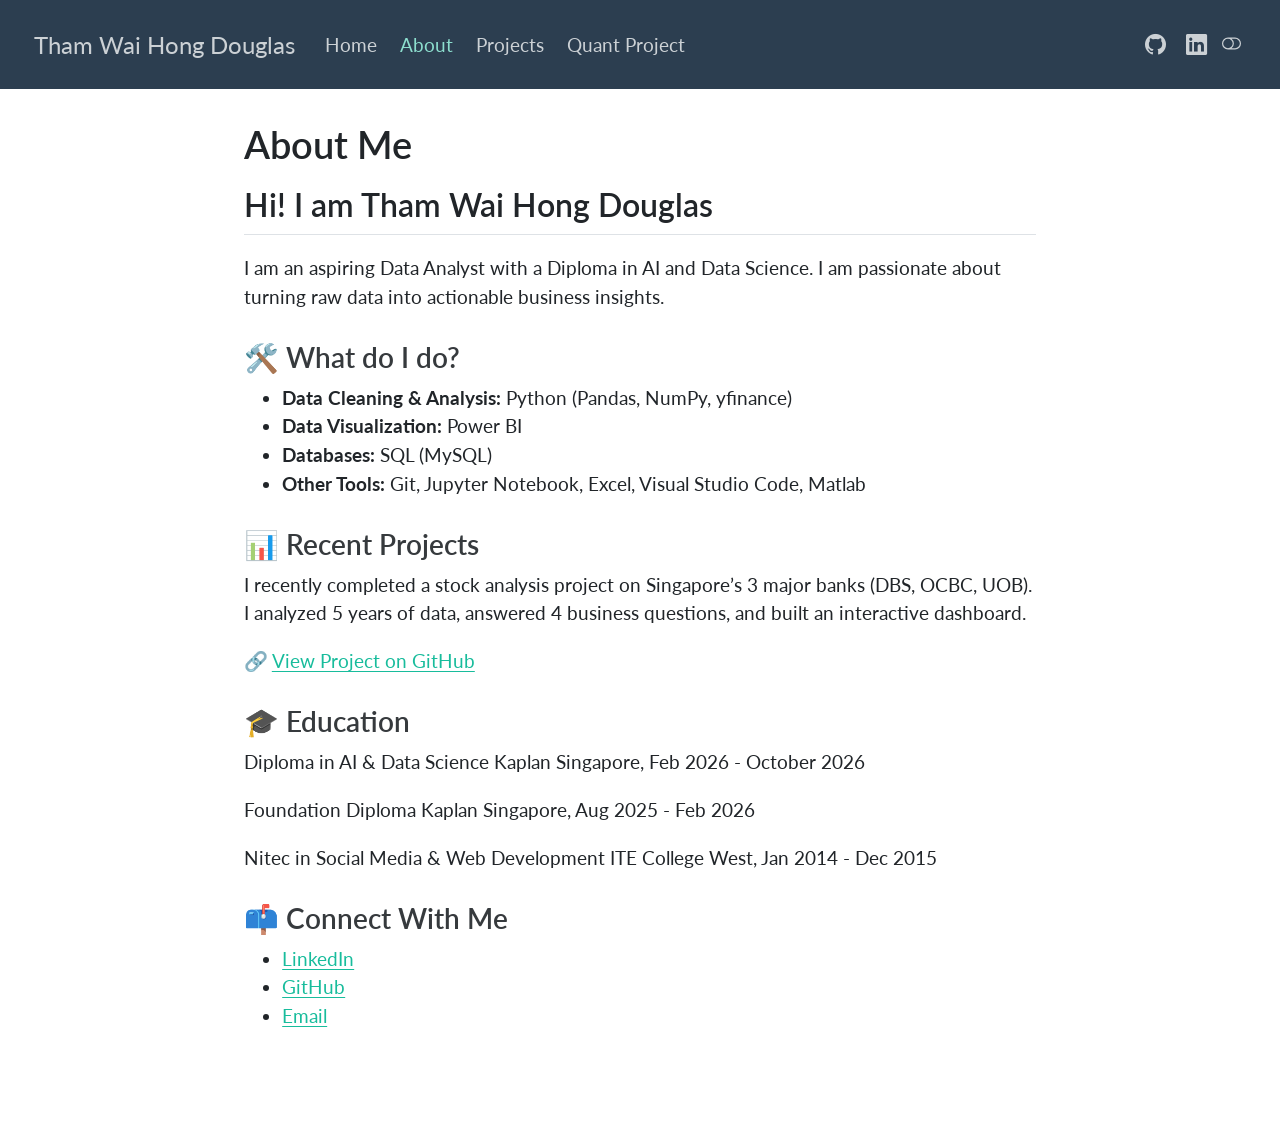
==== commit 15ccaab4: "Built site for gh-pages" ====
--- a/about.html
+++ b/about.html
@@ -43,9 +43,9 @@
 <link href="site_libs/quarto-html/quarto-syntax-highlighting-64a204ab8560d761af7679ceaba22944.css" rel="stylesheet" class="quarto-color-scheme-extra" id="quarto-text-highlighting-styles">
 <script src="site_libs/bootstrap/bootstrap.min.js"></script>
 <link href="site_libs/bootstrap/bootstrap-icons.css" rel="stylesheet">
-<link href="site_libs/bootstrap/bootstrap-bcb8c7b7b1b46f4c9e8e73b2bc93b597.min.css" rel="stylesheet" append-hash="true" class="quarto-color-scheme" id="quarto-bootstrap" data-mode="light">
-<link href="site_libs/bootstrap/bootstrap-dark-9b354f2fdbb3a559ee4ca21f0d01a929.min.css" rel="stylesheet" append-hash="true" class="quarto-color-scheme quarto-color-alternate" id="quarto-bootstrap" data-mode="dark">
-<link href="site_libs/bootstrap/bootstrap-bcb8c7b7b1b46f4c9e8e73b2bc93b597.min.css" rel="stylesheet" append-hash="true" class="quarto-color-scheme-extra" id="quarto-bootstrap" data-mode="light">
+<link href="site_libs/bootstrap/bootstrap-473f7090e05801b12520f45d66cd560c.min.css" rel="stylesheet" append-hash="true" class="quarto-color-scheme" id="quarto-bootstrap" data-mode="light">
+<link href="site_libs/bootstrap/bootstrap-dark-625b429a3ec828f4b56beff31ace679b.min.css" rel="stylesheet" append-hash="true" class="quarto-color-scheme quarto-color-alternate" id="quarto-bootstrap" data-mode="dark">
+<link href="site_libs/bootstrap/bootstrap-473f7090e05801b12520f45d66cd560c.min.css" rel="stylesheet" append-hash="true" class="quarto-color-scheme-extra" id="quarto-bootstrap" data-mode="light">
 <script id="quarto-search-options" type="application/json">{
   "language": {
     "search-no-results-text": "No results",
@@ -253,8 +253,12 @@
 <span class="menu-text">About</span></a>
   </li>  
   <li class="nav-item">
-    <a class="nav-link" href="./projects.qmd"> 
+    <a class="nav-link" href="./projects.html"> 
 <span class="menu-text">Projects</span></a>
+  </li>  
+  <li class="nav-item">
+    <a class="nav-link" href="./quant-project.html"> 
+<span class="menu-text">Quant Project</span></a>
   </li>  
 </ul>
             <ul class="navbar-nav navbar-nav-scroll ms-auto">
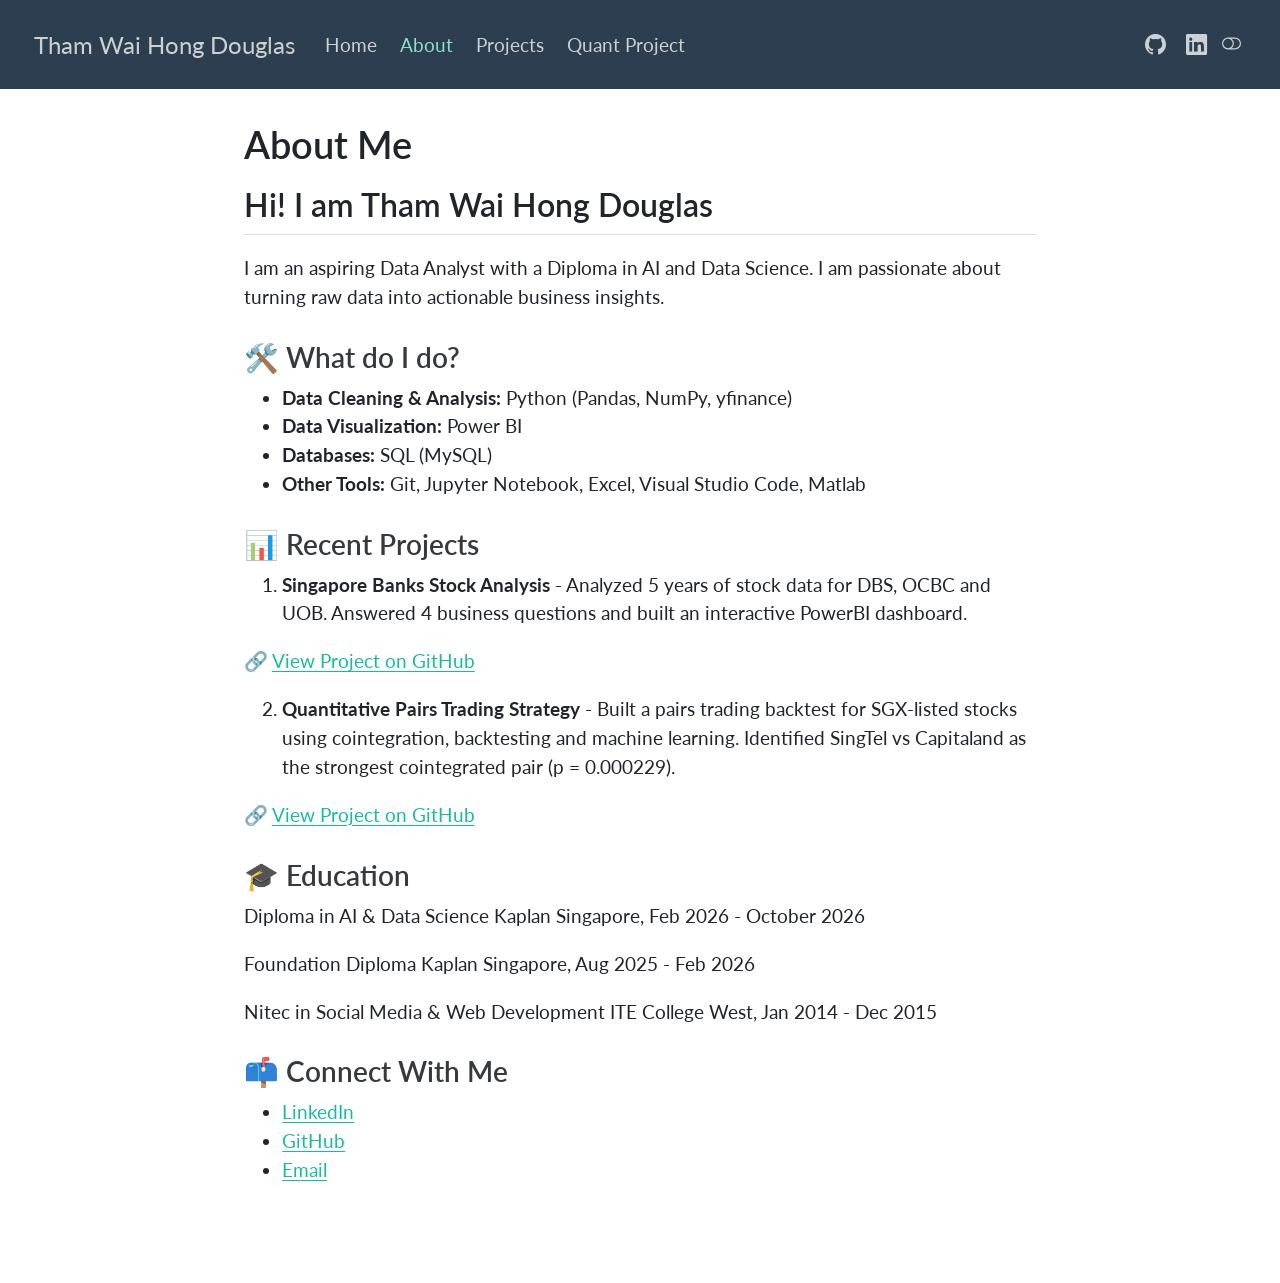
==== commit 4c66606a: "Built site for gh-pages" ====
--- a/about.html
+++ b/about.html
@@ -322,8 +322,14 @@
 </section>
 <section id="recent-projects" class="level3">
 <h3 class="anchored" data-anchor-id="recent-projects">📊 Recent Projects</h3>
-<p>I recently completed a stock analysis project on Singapore’s 3 major banks (DBS, OCBC, UOB). I analyzed 5 years of data, answered 4 business questions, and built an interactive dashboard.</p>
+<ol type="1">
+<li><strong>Singapore Banks Stock Analysis</strong> - Analyzed 5 years of stock data for DBS, OCBC and UOB. Answered 4 business questions and built an interactive PowerBI dashboard.</li>
+</ol>
 <p>🔗 <a href="https://github.com/Salguod310/singapore-banks-stock-analysis">View Project on GitHub</a></p>
+<ol start="2" type="1">
+<li><strong>Quantitative Pairs Trading Strategy</strong> - Built a pairs trading backtest for SGX-listed stocks using cointegration, backtesting and machine learning. Identified SingTel vs Capitaland as the strongest cointegrated pair (p = 0.000229).</li>
+</ol>
+<p>🔗 <a href="https://github.com/Salguod310/quant-pairs-trading">View Project on GitHub</a></p>
 </section>
 <section id="education" class="level3">
 <h3 class="anchored" data-anchor-id="education">🎓 Education</h3>
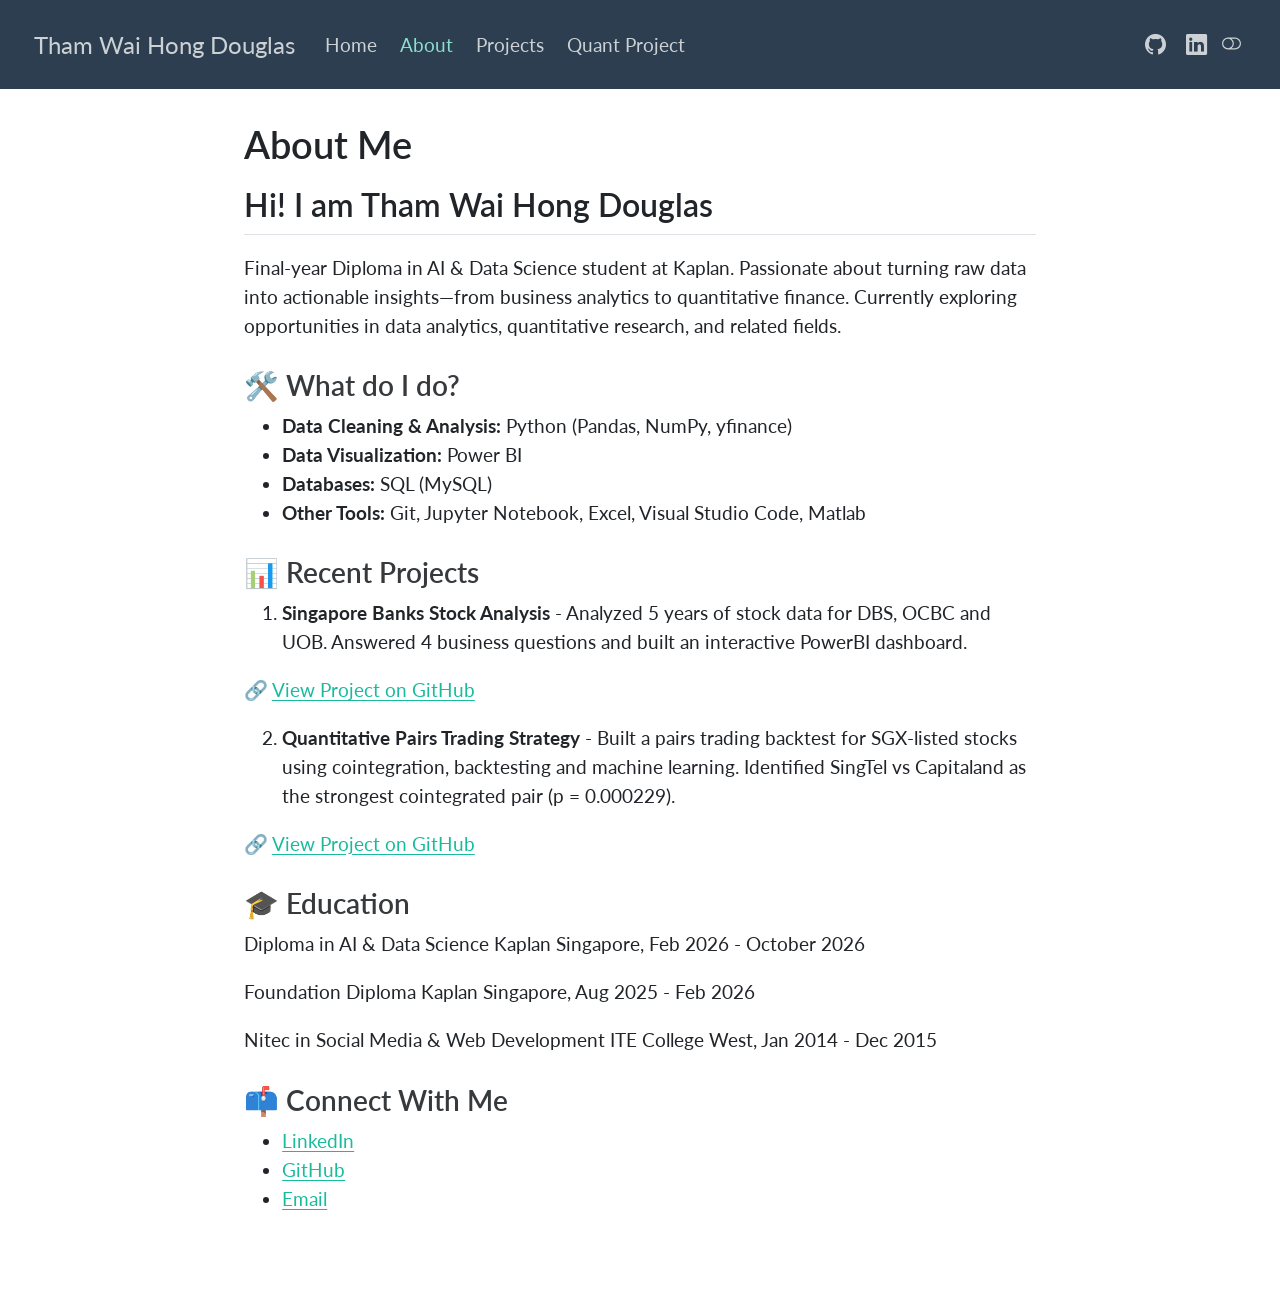
==== commit cb1ce4b6: "Built site for gh-pages" ====
--- a/about.html
+++ b/about.html
@@ -310,7 +310,7 @@
 
 <section id="hi-i-am-tham-wai-hong-douglas" class="level2">
 <h2 class="anchored" data-anchor-id="hi-i-am-tham-wai-hong-douglas">Hi! I am Tham Wai Hong Douglas</h2>
-<p>I am an aspiring Data Analyst with a Diploma in AI and Data Science. I am passionate about turning raw data into actionable business insights.</p>
+<p>Final-year Diploma in AI &amp; Data Science student at Kaplan. Passionate about turning raw data into actionable insights—from business analytics to quantitative finance. Currently exploring opportunities in data analytics, quantitative research, and related fields.</p>
 <section id="what-do-i-do" class="level3">
 <h3 class="anchored" data-anchor-id="what-do-i-do">🛠️ What do I do?</h3>
 <ul>
